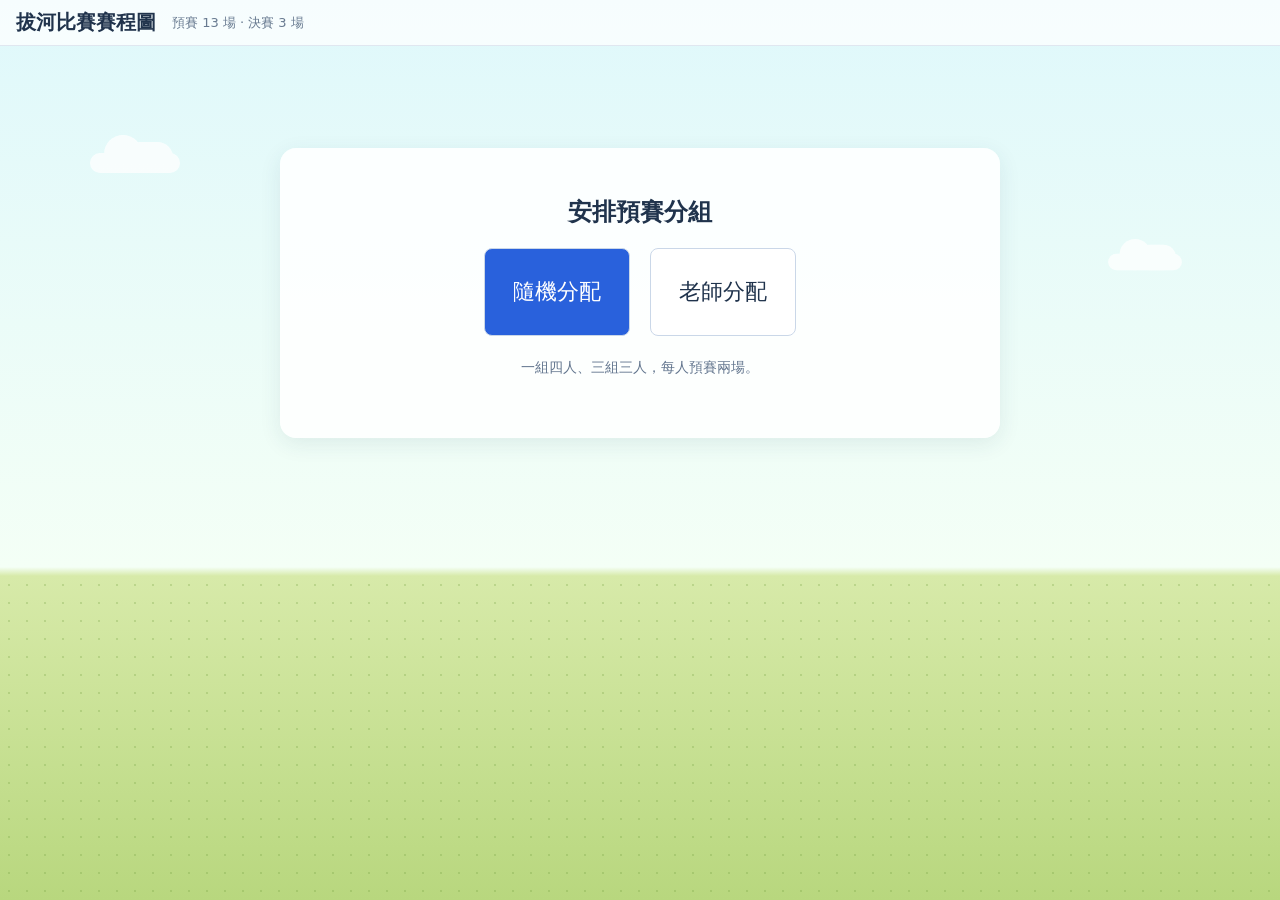
==== bracket/index.html @ 1525c1c3 "" ====
<!doctype html><html lang="zh-Hant"><head><meta charset="utf-8"><meta name="viewport" content="width=device-width,initial-scale=1"><title>拔河比賽賽程圖</title><link rel="stylesheet" href="style.css"><link rel="stylesheet" href="champion.css"><link rel="stylesheet" href="field.css"></head><body><div class="field-scenery" aria-hidden="true"><i></i><i></i></div><header><h1>拔河比賽賽程圖</h1><span>預賽 13 場 · 決賽 3 場</span><button id="reset">重新分配</button></header><main id="app"></main><div id="notice" role="status" aria-live="polite"></div><script src="engine.js"></script><script src="champion.js"></script><script src="app.js"></script></body></html>
---- bracket/style.css ----
*{box-sizing:border-box}body{margin:0;background:#fff;color:#20334c;font:16px "Microsoft JhengHei",system-ui,sans-serif}header{display:flex;align-items:center;gap:16px;padding:9px 16px;border-bottom:1px solid #e0e7f0}h1{font-size:20px;margin:0;white-space:nowrap}header>span{font-size:13px;color:#687a90}button{font:inherit;cursor:pointer;background:white;color:inherit;border:1px solid #cad7e8;border-radius:8px;padding:7px 12px}button:hover:not(:disabled){background:#eef4ff;border-color:#2961dc}button:focus-visible{outline:3px solid #eaa52f;outline-offset:2px}button:disabled{cursor:default}.primary{background:#2961dc;color:white}#reset{margin-left:auto;font-size:14px}main{padding:12px 16px}.home{max-width:720px;margin:10vh auto;text-align:center}.choices{display:flex;justify-content:center;gap:20px}.choices button{font-size:22px;padding:28px}.hint{font-size:14px;color:#63768e;line-height:1.6;margin:0 0 12px}.actions{display:flex;gap:10px;margin:12px 0}.pool{display:flex;flex-wrap:wrap;gap:8px;padding:10px;background:#f4f7fb;margin-bottom:12px;min-height:90px}.person{width:72px;padding:4px}.person img{width:60px;height:60px;object-fit:contain;display:block;pointer-events:none}.person span{font-size:13px}.selected{outline:3px solid #2961dc}.groups{display:grid;grid-template-columns:repeat(4,minmax(0,1fr));gap:16px}.group{min-width:0;border:1px solid #e0e7f0;border-radius:12px;padding:10px 8px}.group h2{font-size:18px;margin:0 0 4px}.group h2 span{font-size:12px;font-weight:400;color:#728297;margin-left:8px}.shape{position:relative;width:320px;height:290px;margin:0 auto}.shape svg{position:absolute;width:320px;height:290px;inset:0;pointer-events:none}.vertex{position:absolute;width:78px;min-height:87px;transform:translate(-50%,-40%);padding:3px;border:1px solid #d6e0ee;background:white;border-radius:10px;text-align:center;font-size:13px}.vertex img{width:61px;height:61px;object-fit:contain;display:block;margin:auto;pointer-events:none}.vertex .stat{display:block;font-size:12px;color:#698095}.vertex.pick{border:2px solid #2961dc;background:#edf4ff}.vertex.qualified{border:2px solid #c59625;background:#fff8dc}.vertex:disabled{opacity:1}.vertex.over{background:#dbeaff;border-color:#2961dc}.edge{position:absolute;transform:translate(-50%,-50%);font-size:12px;padding:5px 6px;background:white;border:1px solid #c6d6ec;white-space:nowrap}.edge.active{background:#2961dc;color:white}.edge.done{background:#e8f3ed;border-color:#c1dfd0;color:#246e4a}.group-status{font-size:13px;line-height:1.6;min-height:42px;color:#5b718d;padding:0 5px}.group-status.tie{color:#a56c0d}.final-section{margin-top:18px;border-top:1px solid #e0e7ef;padding-top:12px}.final-section h2{font-size:18px;margin:0}.final-section>.hint{margin:5px 0}.final-sizer{margin:auto;position:relative;overflow:clip}.final-board{position:relative;width:720px;height:400px;transform-origin:top left}.final-board svg{position:absolute;inset:0;width:720px;height:400px}.final-node{position:absolute;width:92px;transform:translate(-50%,-50%);text-align:center}.final-node button{padding:3px;width:86px;min-height:79px;background:white}.final-node button.ready{border:2px solid #2961dc;background:#f1f6ff}.final-node button.won{background:#e5f3ec;border-color:#7cb99b}.final-node button.lost{color:#8796a7}.final-node img{display:block;width:57px;height:57px;object-fit:contain;margin:auto;pointer-events:none}.final-node span{font-size:12px;display:block}.final-node>small{display:block;font-size:12px;color:#71829a;margin-top:3px}.final-node.champ button{background:#fff7da;border-color:#c9a334}.placeholder{line-height:65px;color:#95a2b5;font-size:13px}.fly{position:fixed;width:58px;height:58px;object-fit:contain;pointer-events:none;z-index:10}#notice{display:none;position:fixed;bottom:18px;left:50%;transform:translateX(-50%);background:#20334c;color:#fff;padding:8px 16px;border-radius:20px;z-index:30;font-size:14px}@media(max-width:1430px){.groups{grid-template-columns:repeat(2,minmax(330px,1fr))}}@media(max-width:720px){header{flex-wrap:wrap;gap:8px}header>span{font-size:12px}.groups{grid-template-columns:minmax(0,1fr)}main{padding:10px}.group{padding:10px 0}.choices{gap:10px}.choices button{padding:20px}.shape{max-width:100%}}
.edge.done.active{background:#2961dc;color:white;border-color:#2961dc}.edge{font-size:11px;padding:5px 4px}.final-node button.lost.ready{color:#62738b}
/* 姓名較長時，勝者另起一行，避免擋住兩側大頭。 */
.edge.done{min-width:65px;max-width:100px;white-space:normal;line-height:1.35}.winner-label{display:block;font-size:12px}.vertex>span:not(.stat),.final-node button>span{white-space:nowrap}
/* 長按改名；即使尚未可比賽，頭像仍接受長按。 */
img[data-portrait]{pointer-events:auto!important;user-select:none;-webkit-user-select:none;-webkit-touch-callout:none;touch-action:manipulation}
img[data-portrait].holding{animation:hold-feedback 2s linear forwards}
@keyframes hold-feedback{from{filter:drop-shadow(0 0 0 #2961dc)}to{filter:drop-shadow(0 0 7px #2961dc)}}
button[aria-disabled="true"]{cursor:default}
.rename-dialog{border:1px solid #c9d8ec;border-radius:14px;padding:24px;color:#20334c;width:min(400px,90vw)}
.rename-dialog::backdrop{background:#20334c66}.rename-dialog h2{font-size:20px;margin:0 0 18px}.rename-dialog label{display:block;margin-bottom:6px}.rename-dialog input{font:inherit;padding:10px;border:1px solid #aebfd7;border-radius:7px;width:100%;margin-bottom:12px}.rename-actions{display:flex;gap:8px;justify-content:flex-end}
.vertex>span:not(.stat),.final-node button>span{display:block;max-width:100%;overflow:hidden;text-overflow:ellipsis}.person span{display:block;overflow:hidden;text-overflow:ellipsis;white-space:nowrap}.edge.done{overflow-wrap:anywhere}
@media(prefers-reduced-motion:reduce){img[data-portrait].holding{animation:none;outline:2px solid #2961dc}}
---- bracket/champion.css ----
.champion-show {
  position: fixed; inset: 0; margin: 0; box-sizing: border-box;
  width: 100%; height: 100%; max-width: none; max-height: none;
  overflow: hidden; padding: 0; border: 0; color: white;
  background: radial-gradient(ellipse at center, #70328a, #281348 54%, #100d31);
}
.champion-show[open] { display: grid; place-items: center; }
.champion-show::backdrop { background: #100d31; }
.champion-show .rays {
  position: absolute; width: 170vmax; height: 170vmax; place-self: center;
  background: repeating-conic-gradient(from 3deg, transparent 0 12deg, #ffc76926 13deg 20deg);
  animation: champion-spin 36s linear infinite;
}
.champion-show .confetti { position: absolute; inset: 0; overflow: hidden; }
.confetti i { position: absolute; top: -4vh; width: .7rem; height: 1.25rem; animation: champion-rain 3s linear infinite; }
.champion-show .podium { position: relative; display: grid; justify-items: center; gap: 1.2vmin; text-align: center; width: 92%; animation: champion-rise .55s ease-out both; }
.podium b { font-size: 9vmin; line-height: 1.1; }
.podium h2 { color: #ffdd80; font-size: clamp(28px, 7vmin, 85px); margin: 0; letter-spacing: .18em; text-indent: .18em; }
.champion-portrait { box-sizing: border-box; width: 29vmin; height: 29vmin; object-fit: contain; background: #fff8db; border: .8vmin solid #ffe399; border-radius: 50%; box-shadow: 0 0 6vmin #ffce568c; }
.podium strong { font-size: clamp(24px, 8vmin, 110px); line-height: 1.15; overflow-wrap: anywhere; max-width: 100%; text-shadow: 0 .06em #591d6a; }
@keyframes champion-spin { to { transform: rotate(360deg); } }
@keyframes champion-rain { to { transform: translate(4vw,110vh) rotateX(480deg) rotateZ(260deg); } }
@keyframes champion-rise { from { transform: scale(.55); opacity: 0; } }
@media (prefers-reduced-motion: reduce) {
  .champion-show .rays, .champion-show .podium { animation: none; }
  .champion-show .confetti { display: none; }
}

.champion-pair { position: relative; display: grid; }
.cheering-sprout {
  position: absolute; bottom: 0; left: calc(100% + 5vmin);
  width: 20vmin; height: 24vmin; object-fit: contain;
  filter: drop-shadow(0 1vmin 1vmin #150b4280);
  transform-origin: center bottom;
  animation: sprout-cheer .48s ease-in-out infinite alternate;
}
@keyframes sprout-cheer {
  0% { transform: rotate(-8deg) scale(1.05,.95); }
  50% { transform: translateY(-3vmin) rotate(0) scale(.98,1.04); }
  100% { transform: rotate(8deg) scale(1.05,.95); }
}
@media (prefers-reduced-motion: reduce) {
  .cheering-sprout { animation: none; }
}
---- bracket/field.css ----
body {
  min-height: 100vh;
  isolation: isolate;
  background: #e6f8f7;
}

.field-scenery {
  position: fixed;
  inset: 0;
  z-index: -1;
  overflow: hidden;
  pointer-events: none;
  background: linear-gradient(180deg, #dff8fb, #f4fff6 63%, #d7eaa9 64%, #b8d77e);
}

.field-scenery::after {
  content: "";
  position: absolute;
  inset: 64% 0 0;
  background: radial-gradient(circle, #6f9d3c44 1.4px, transparent 1.5px) 0 0 / 18px 18px;
}

.field-scenery i, .field-scenery i::before, .field-scenery i::after {
  position: absolute;
  border-radius: 999px;
  background: #fff;
}

.field-scenery i { width: 90px; height: 20px; left: 7%; top: 17%; opacity: .76; }
.field-scenery i::before { content: ""; width: 38px; height: 38px; left: 14px; bottom: 0; }
.field-scenery i::after { content: ""; width: 48px; height: 31px; right: 7px; bottom: 0; }
.field-scenery i + i { left: auto; right: 7%; top: 28%; transform: scale(.82); }

header { background: #ffffffb8; }
.home, .group, .pool, .final-section {
  background: rgba(255,255,255,.87);
  border-radius: 16px;
  box-shadow: 0 6px 22px rgba(31,70,89,.09);
}
.home { padding: clamp(20px, 4vw, 48px); }
.home h2 { margin-top: 0; }
.final-section { padding-bottom: 12px; }
.final-section > h2, .final-section > .hint { margin-inline: 12px; }
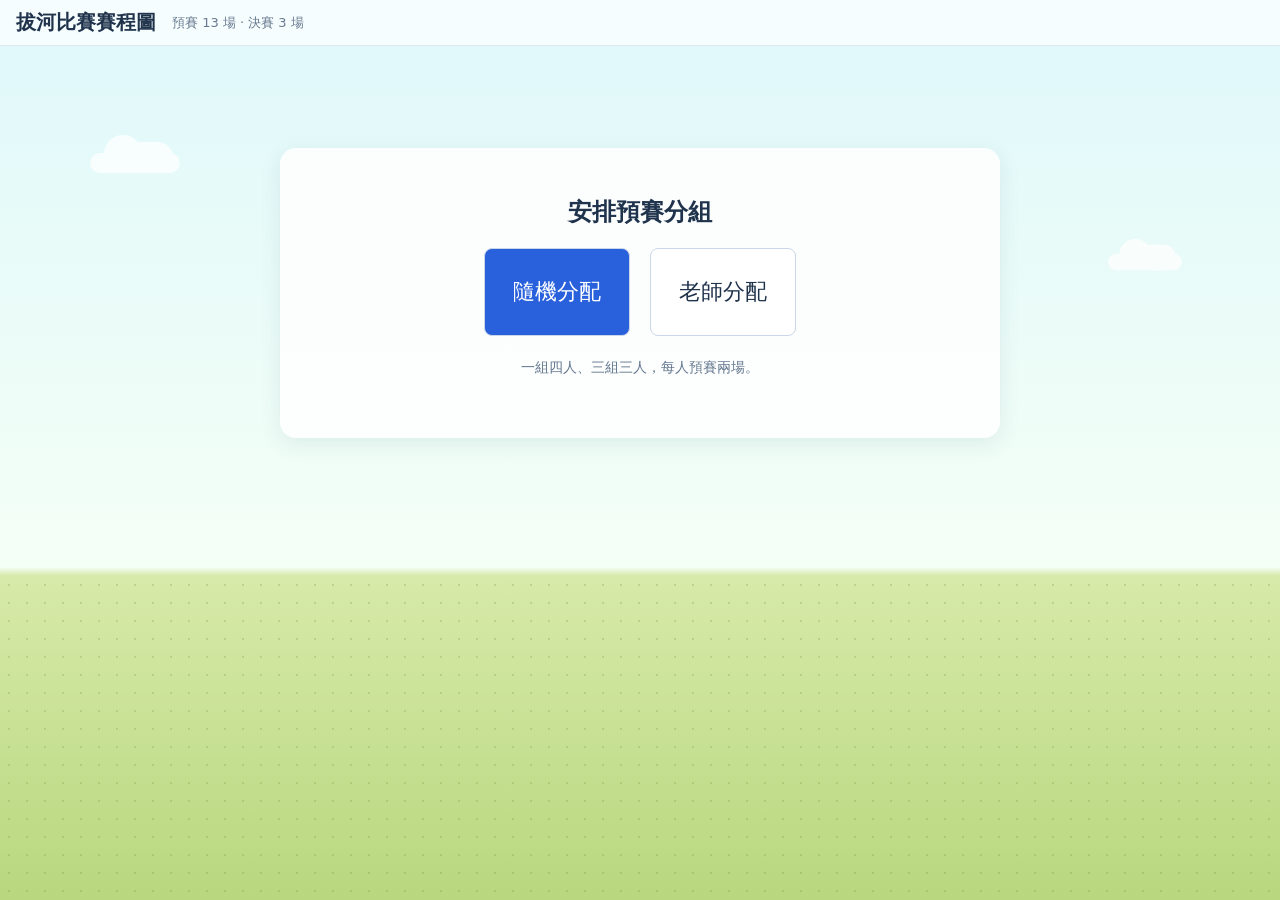
==== commit 00011b21: "" ====
--- a/bracket/index.html
+++ b/bracket/index.html
@@ -1 +1 @@
-<!doctype html><html lang="zh-Hant"><head><meta charset="utf-8"><meta name="viewport" content="width=device-width,initial-scale=1"><title>拔河比賽賽程圖</title><link rel="stylesheet" href="style.css"><link rel="stylesheet" href="champion.css"><link rel="stylesheet" href="field.css"></head><body><div class="field-scenery" aria-hidden="true"><i></i><i></i></div><header><h1>拔河比賽賽程圖</h1><span>預賽 13 場 · 決賽 3 場</span><button id="reset">重新分配</button></header><main id="app"></main><div id="notice" role="status" aria-live="polite"></div><script src="engine.js"></script><script src="champion.js"></script><script src="app.js"></script></body></html>
+<!doctype html><html lang="zh-Hant"><head><meta charset="utf-8"><meta name="viewport" content="width=device-width,initial-scale=1"><title>拔河比賽賽程圖</title><link rel="stylesheet" href="style.css"><link rel="stylesheet" href="champion.css"><link rel="stylesheet" href="field.css"><link rel="stylesheet" href="../landscape.css"><script src="../landscape.js"></script></head><body><div id="play-area"><div class="field-scenery" aria-hidden="true"><i></i><i></i></div><div id="play-scroll"><header><h1>拔河比賽賽程圖</h1><span>預賽 13 場 · 決賽 3 場</span><button id="reset">重新分配</button></header><main id="app"></main></div><div id="notice" role="status" aria-live="polite"></div></div><script src="engine.js"></script><script src="champion.js"></script><script src="app.js"></script></body></html>
--- a/bracket/style.css
+++ b/bracket/style.css
@@ -1,4 +1,4 @@
-*{box-sizing:border-box}body{margin:0;background:#fff;color:#20334c;font:16px "Microsoft JhengHei",system-ui,sans-serif}header{display:flex;align-items:center;gap:16px;padding:9px 16px;border-bottom:1px solid #e0e7f0}h1{font-size:20px;margin:0;white-space:nowrap}header>span{font-size:13px;color:#687a90}button{font:inherit;cursor:pointer;background:white;color:inherit;border:1px solid #cad7e8;border-radius:8px;padding:7px 12px}button:hover:not(:disabled){background:#eef4ff;border-color:#2961dc}button:focus-visible{outline:3px solid #eaa52f;outline-offset:2px}button:disabled{cursor:default}.primary{background:#2961dc;color:white}#reset{margin-left:auto;font-size:14px}main{padding:12px 16px}.home{max-width:720px;margin:10vh auto;text-align:center}.choices{display:flex;justify-content:center;gap:20px}.choices button{font-size:22px;padding:28px}.hint{font-size:14px;color:#63768e;line-height:1.6;margin:0 0 12px}.actions{display:flex;gap:10px;margin:12px 0}.pool{display:flex;flex-wrap:wrap;gap:8px;padding:10px;background:#f4f7fb;margin-bottom:12px;min-height:90px}.person{width:72px;padding:4px}.person img{width:60px;height:60px;object-fit:contain;display:block;pointer-events:none}.person span{font-size:13px}.selected{outline:3px solid #2961dc}.groups{display:grid;grid-template-columns:repeat(4,minmax(0,1fr));gap:16px}.group{min-width:0;border:1px solid #e0e7f0;border-radius:12px;padding:10px 8px}.group h2{font-size:18px;margin:0 0 4px}.group h2 span{font-size:12px;font-weight:400;color:#728297;margin-left:8px}.shape{position:relative;width:320px;height:290px;margin:0 auto}.shape svg{position:absolute;width:320px;height:290px;inset:0;pointer-events:none}.vertex{position:absolute;width:78px;min-height:87px;transform:translate(-50%,-40%);padding:3px;border:1px solid #d6e0ee;background:white;border-radius:10px;text-align:center;font-size:13px}.vertex img{width:61px;height:61px;object-fit:contain;display:block;margin:auto;pointer-events:none}.vertex .stat{display:block;font-size:12px;color:#698095}.vertex.pick{border:2px solid #2961dc;background:#edf4ff}.vertex.qualified{border:2px solid #c59625;background:#fff8dc}.vertex:disabled{opacity:1}.vertex.over{background:#dbeaff;border-color:#2961dc}.edge{position:absolute;transform:translate(-50%,-50%);font-size:12px;padding:5px 6px;background:white;border:1px solid #c6d6ec;white-space:nowrap}.edge.active{background:#2961dc;color:white}.edge.done{background:#e8f3ed;border-color:#c1dfd0;color:#246e4a}.group-status{font-size:13px;line-height:1.6;min-height:42px;color:#5b718d;padding:0 5px}.group-status.tie{color:#a56c0d}.final-section{margin-top:18px;border-top:1px solid #e0e7ef;padding-top:12px}.final-section h2{font-size:18px;margin:0}.final-section>.hint{margin:5px 0}.final-sizer{margin:auto;position:relative;overflow:clip}.final-board{position:relative;width:720px;height:400px;transform-origin:top left}.final-board svg{position:absolute;inset:0;width:720px;height:400px}.final-node{position:absolute;width:92px;transform:translate(-50%,-50%);text-align:center}.final-node button{padding:3px;width:86px;min-height:79px;background:white}.final-node button.ready{border:2px solid #2961dc;background:#f1f6ff}.final-node button.won{background:#e5f3ec;border-color:#7cb99b}.final-node button.lost{color:#8796a7}.final-node img{display:block;width:57px;height:57px;object-fit:contain;margin:auto;pointer-events:none}.final-node span{font-size:12px;display:block}.final-node>small{display:block;font-size:12px;color:#71829a;margin-top:3px}.final-node.champ button{background:#fff7da;border-color:#c9a334}.placeholder{line-height:65px;color:#95a2b5;font-size:13px}.fly{position:fixed;width:58px;height:58px;object-fit:contain;pointer-events:none;z-index:10}#notice{display:none;position:fixed;bottom:18px;left:50%;transform:translateX(-50%);background:#20334c;color:#fff;padding:8px 16px;border-radius:20px;z-index:30;font-size:14px}@media(max-width:1430px){.groups{grid-template-columns:repeat(2,minmax(330px,1fr))}}@media(max-width:720px){header{flex-wrap:wrap;gap:8px}header>span{font-size:12px}.groups{grid-template-columns:minmax(0,1fr)}main{padding:10px}.group{padding:10px 0}.choices{gap:10px}.choices button{padding:20px}.shape{max-width:100%}}
+*{box-sizing:border-box}body{margin:0;background:#fff;color:#20334c;font:16px "Microsoft JhengHei",system-ui,sans-serif}header{display:flex;align-items:center;gap:16px;padding:9px 16px;border-bottom:1px solid #e0e7f0}h1{font-size:20px;margin:0;white-space:nowrap}header>span{font-size:13px;color:#687a90}button{font:inherit;cursor:pointer;background:white;color:inherit;border:1px solid #cad7e8;border-radius:8px;padding:7px 12px}button:hover:not(:disabled){background:#eef4ff;border-color:#2961dc}button:focus-visible{outline:3px solid #eaa52f;outline-offset:2px}button:disabled{cursor:default}.primary{background:#2961dc;color:white}#reset{margin-left:auto;font-size:14px}main{padding:12px 16px}.home{max-width:720px;margin:calc(10 * var(--game-vh)) auto;text-align:center}.choices{display:flex;justify-content:center;gap:20px}.choices button{font-size:22px;padding:28px}.hint{font-size:14px;color:#63768e;line-height:1.6;margin:0 0 12px}.actions{display:flex;gap:10px;margin:12px 0}.pool{display:flex;flex-wrap:wrap;gap:8px;padding:10px;background:#f4f7fb;margin-bottom:12px;min-height:90px}.person{width:72px;padding:4px}.person img{width:60px;height:60px;object-fit:contain;display:block;pointer-events:none}.person span{font-size:13px}.selected{outline:3px solid #2961dc}.groups{display:grid;grid-template-columns:repeat(4,minmax(0,1fr));gap:16px}.group{min-width:0;border:1px solid #e0e7f0;border-radius:12px;padding:10px 8px}.group h2{font-size:18px;margin:0 0 4px}.group h2 span{font-size:12px;font-weight:400;color:#728297;margin-left:8px}.shape{position:relative;width:320px;height:290px;margin:0 auto}.shape svg{position:absolute;width:320px;height:290px;inset:0;pointer-events:none}.vertex{position:absolute;width:78px;min-height:87px;transform:translate(-50%,-40%);padding:3px;border:1px solid #d6e0ee;background:white;border-radius:10px;text-align:center;font-size:13px}.vertex img{width:61px;height:61px;object-fit:contain;display:block;margin:auto;pointer-events:none}.vertex .stat{display:block;font-size:12px;color:#698095}.vertex.pick{border:2px solid #2961dc;background:#edf4ff}.vertex.qualified{border:2px solid #c59625;background:#fff8dc}.vertex:disabled{opacity:1}.vertex.over{background:#dbeaff;border-color:#2961dc}.edge{position:absolute;transform:translate(-50%,-50%);font-size:12px;padding:5px 6px;background:white;border:1px solid #c6d6ec;white-space:nowrap}.edge.active{background:#2961dc;color:white}.edge.done{background:#e8f3ed;border-color:#c1dfd0;color:#246e4a}.group-status{font-size:13px;line-height:1.6;min-height:42px;color:#5b718d;padding:0 5px}.group-status.tie{color:#a56c0d}.final-section{margin-top:18px;border-top:1px solid #e0e7ef;padding-top:12px}.final-section h2{font-size:18px;margin:0}.final-section>.hint{margin:5px 0}.final-sizer{margin:auto;position:relative;overflow:clip}.final-board{position:relative;width:720px;height:400px;transform-origin:top left}.final-board svg{position:absolute;inset:0;width:720px;height:400px}.final-node{position:absolute;width:92px;transform:translate(-50%,-50%);text-align:center}.final-node button{padding:3px;width:86px;min-height:79px;background:white}.final-node button.ready{border:2px solid #2961dc;background:#f1f6ff}.final-node button.won{background:#e5f3ec;border-color:#7cb99b}.final-node button.lost{color:#8796a7}.final-node img{display:block;width:57px;height:57px;object-fit:contain;margin:auto;pointer-events:none}.final-node span{font-size:12px;display:block}.final-node>small{display:block;font-size:12px;color:#71829a;margin-top:3px}.final-node.champ button{background:#fff7da;border-color:#c9a334}.placeholder{line-height:65px;color:#95a2b5;font-size:13px}.fly{position:fixed;width:58px;height:58px;object-fit:contain;pointer-events:none;z-index:10}#notice{display:none;position:fixed;bottom:18px;left:50%;transform:translateX(-50%);background:#20334c;color:#fff;padding:8px 16px;border-radius:20px;z-index:30;font-size:14px}@container play-area (max-width:1430px){.groups{grid-template-columns:repeat(2,minmax(330px,1fr))}}@container play-area (max-width:720px){header{flex-wrap:wrap;gap:8px}header>span{font-size:12px}.groups{grid-template-columns:minmax(0,1fr)}main{padding:10px}.group{padding:10px 0}.choices{gap:10px}.choices button{padding:20px}.shape{max-width:100%}}
 .edge.done.active{background:#2961dc;color:white;border-color:#2961dc}.edge{font-size:11px;padding:5px 4px}.final-node button.lost.ready{color:#62738b}
 /* 姓名較長時，勝者另起一行，避免擋住兩側大頭。 */
 .edge.done{min-width:65px;max-width:100px;white-space:normal;line-height:1.35}.winner-label{display:block;font-size:12px}.vertex>span:not(.stat),.final-node button>span{white-space:nowrap}
@@ -7,7 +7,7 @@
 img[data-portrait].holding{animation:hold-feedback 2s linear forwards}
 @keyframes hold-feedback{from{filter:drop-shadow(0 0 0 #2961dc)}to{filter:drop-shadow(0 0 7px #2961dc)}}
 button[aria-disabled="true"]{cursor:default}
-.rename-dialog{border:1px solid #c9d8ec;border-radius:14px;padding:24px;color:#20334c;width:min(400px,90vw)}
+.rename-dialog{border:1px solid #c9d8ec;border-radius:14px;padding:24px;color:#20334c;width:min(400px,calc(90 * var(--game-vw)))}
 .rename-dialog::backdrop{background:#20334c66}.rename-dialog h2{font-size:20px;margin:0 0 18px}.rename-dialog label{display:block;margin-bottom:6px}.rename-dialog input{font:inherit;padding:10px;border:1px solid #aebfd7;border-radius:7px;width:100%;margin-bottom:12px}.rename-actions{display:flex;gap:8px;justify-content:flex-end}
 .vertex>span:not(.stat),.final-node button>span{display:block;max-width:100%;overflow:hidden;text-overflow:ellipsis}.person span{display:block;overflow:hidden;text-overflow:ellipsis;white-space:nowrap}.edge.done{overflow-wrap:anywhere}
 @media(prefers-reduced-motion:reduce){img[data-portrait].holding{animation:none;outline:2px solid #2961dc}}
--- a/bracket/champion.css
+++ b/bracket/champion.css
@@ -12,14 +12,14 @@
   animation: champion-spin 36s linear infinite;
 }
 .champion-show .confetti { position: absolute; inset: 0; overflow: hidden; }
-.confetti i { position: absolute; top: -4vh; width: .7rem; height: 1.25rem; animation: champion-rain 3s linear infinite; }
+.confetti i { position: absolute; top: calc(-4 * var(--game-vh)); width: .7rem; height: 1.25rem; animation: champion-rain 3s linear infinite; }
 .champion-show .podium { position: relative; display: grid; justify-items: center; gap: 1.2vmin; text-align: center; width: 92%; animation: champion-rise .55s ease-out both; }
 .podium b { font-size: 9vmin; line-height: 1.1; }
 .podium h2 { color: #ffdd80; font-size: clamp(28px, 7vmin, 85px); margin: 0; letter-spacing: .18em; text-indent: .18em; }
 .champion-portrait { box-sizing: border-box; width: 29vmin; height: 29vmin; object-fit: contain; background: #fff8db; border: .8vmin solid #ffe399; border-radius: 50%; box-shadow: 0 0 6vmin #ffce568c; }
 .podium strong { font-size: clamp(24px, 8vmin, 110px); line-height: 1.15; overflow-wrap: anywhere; max-width: 100%; text-shadow: 0 .06em #591d6a; }
 @keyframes champion-spin { to { transform: rotate(360deg); } }
-@keyframes champion-rain { to { transform: translate(4vw,110vh) rotateX(480deg) rotateZ(260deg); } }
+@keyframes champion-rain { to { transform: translate(calc(4 * var(--game-vw)),calc(110 * var(--game-vh))) rotateX(480deg) rotateZ(260deg); } }
 @keyframes champion-rise { from { transform: scale(.55); opacity: 0; } }
 @media (prefers-reduced-motion: reduce) {
   .champion-show .rays, .champion-show .podium { animation: none; }
--- a/bracket/field.css
+++ b/bracket/field.css
@@ -1,5 +1,5 @@
 body {
-  min-height: 100vh;
+  min-height: calc(100 * var(--game-vh));
   isolation: isolate;
   background: #e6f8f7;
 }
@@ -37,7 +37,7 @@
   border-radius: 16px;
   box-shadow: 0 6px 22px rgba(31,70,89,.09);
 }
-.home { padding: clamp(20px, 4vw, 48px); }
+.home { padding: clamp(20px, calc(4 * var(--game-vw)), 48px); }
 .home h2 { margin-top: 0; }
 .final-section { padding-bottom: 12px; }
 .final-section > h2, .final-section > .hint { margin-inline: 12px; }
--- a/landscape.css
+++ b/landscape.css
@@ -0,0 +1,47 @@
+:root {
+  --game-vw: 1vw;
+  --game-vh: 1vh;
+}
+html, body { height: 100%; }
+
+#play-area {
+  position: relative;
+  width: 100%;
+  height: 100%;
+  container: play-area / size;
+  isolation: isolate;
+}
+#play-scroll {
+  height: 100%;
+  overflow: auto;
+}
+#play-area .modal-backdrop {
+  overflow: auto;
+  place-items: safe center;
+}
+
+@media (orientation: portrait) and (any-pointer: coarse) {
+  /* Small viewport units keep the rotated area steady when browser bars move. */
+  :root {
+    --game-vw: 1svh;
+    --game-vh: 1svw;
+    overflow: hidden;
+  }
+  #play-area, .champion-show {
+    position: fixed;
+    inset: 0 auto auto 100svw;
+    width: 100svh;
+    height: 100svw;
+    transform: rotate(90deg);
+    transform-origin: top left;
+  }
+  .rename-dialog {
+    position: fixed;
+    inset: 50% auto auto 50%;
+    width: min(400px, 90svh);
+    max-width: none;
+    max-height: 90svw;
+    margin: 0;
+    transform: translate(-50%, -50%) rotate(90deg);
+  }
+}
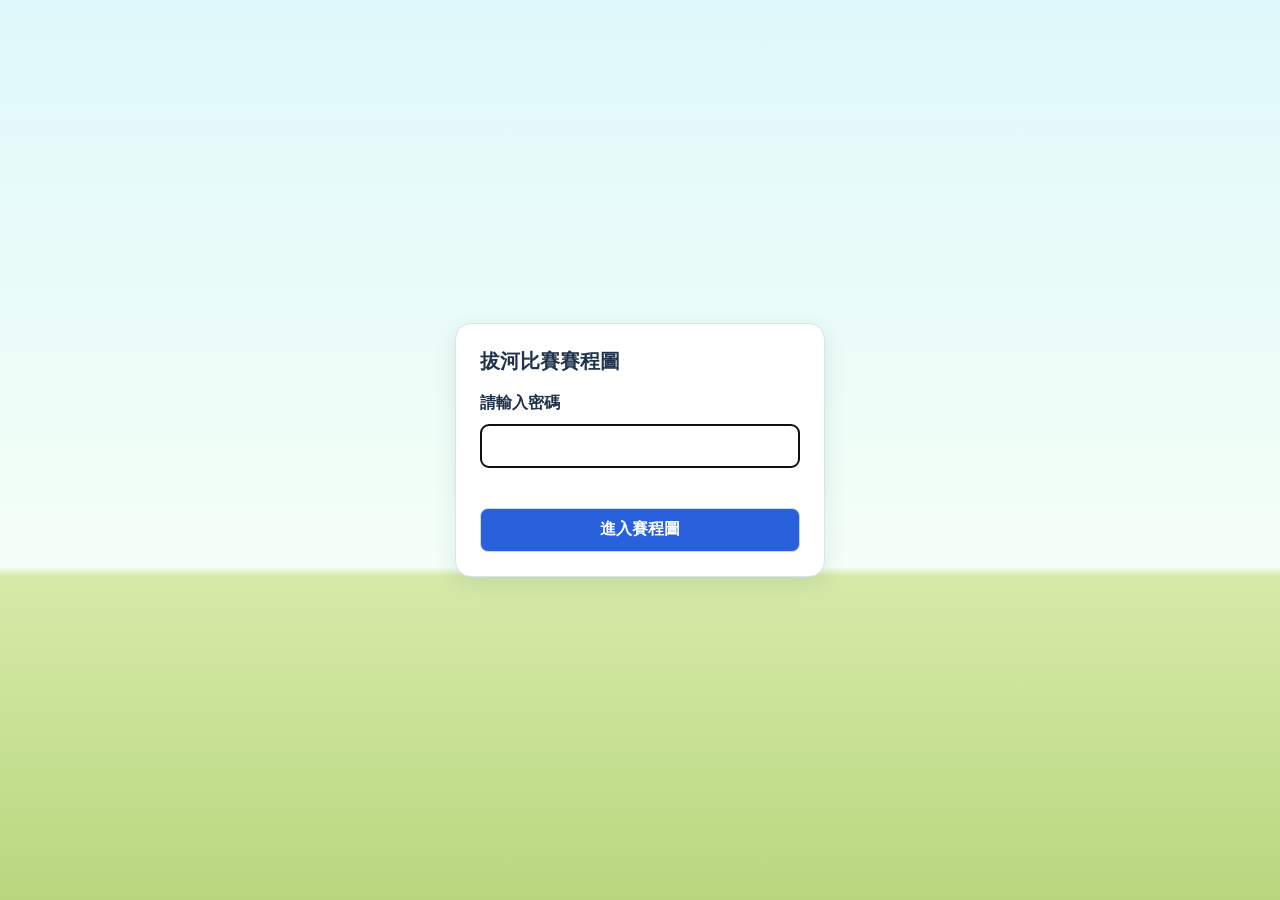
==== commit b67a9b56: "" ====
--- a/bracket/index.html
+++ b/bracket/index.html
@@ -1 +1,19 @@
-<!doctype html><html lang="zh-Hant"><head><meta charset="utf-8"><meta name="viewport" content="width=device-width,initial-scale=1"><title>拔河比賽賽程圖</title><link rel="stylesheet" href="style.css"><link rel="stylesheet" href="champion.css"><link rel="stylesheet" href="field.css"><link rel="stylesheet" href="../landscape.css"><script src="../landscape.js"></script></head><body><div id="play-area"><div class="field-scenery" aria-hidden="true"><i></i><i></i></div><div id="play-scroll"><header><h1>拔河比賽賽程圖</h1><span>預賽 13 場 · 決賽 3 場</span><button id="reset">重新分配</button></header><main id="app"></main></div><div id="notice" role="status" aria-live="polite"></div></div><script src="engine.js"></script><script src="champion.js"></script><script src="app.js"></script></body></html>
+<!doctype html><html lang="zh-Hant"><head><meta charset="utf-8"><meta name="viewport" content="width=device-width,initial-scale=1"><title>拔河比賽賽程圖</title><link rel="stylesheet" href="style.css"><link rel="stylesheet" href="champion.css"><link rel="stylesheet" href="field.css"><link rel="stylesheet" href="../landscape.css"><link rel="stylesheet" href="portrait.css"></head><body>
+<section class="schedule-access" aria-labelledby="schedule-access-title">
+  <form id="schedule-password-form">
+    <h1 id="schedule-access-title">拔河比賽賽程圖</h1>
+    <label for="schedule-password">請輸入密碼</label>
+    <input id="schedule-password" name="password" type="password" required autofocus autocapitalize="none" autocomplete="off" spellcheck="false" aria-describedby="schedule-password-error">
+    <p id="schedule-password-error" role="alert"></p>
+    <button type="submit" class="primary">進入賽程圖</button>
+  </form>
+</section>
+<div id="play-area" inert><div class="field-scenery" aria-hidden="true"><i></i><i></i></div><div id="play-scroll"><div class="bracket-toolbar"><header><h1>拔河比賽賽程圖</h1><span>預賽 13 場 · 決賽 3 場</span><button id="reset">重新分配</button></header>
+<nav class="bracket-tabs" aria-label="切換賽程組別" hidden>
+  <button type="button" data-section="A" aria-pressed="true">A 組</button>
+  <button type="button" data-section="B" aria-pressed="false">B 組</button>
+  <button type="button" data-section="C" aria-pressed="false">C 組</button>
+  <button type="button" data-section="D" aria-pressed="false">D 組</button>
+  <button type="button" data-section="final" aria-pressed="false">決賽</button>
+</nav>
+</div><main id="app"></main></div><div id="notice" role="status" aria-live="polite"></div></div><script src="engine.js"></script><script src="champion.js"></script><script src="app.js"></script></body></html>
--- a/bracket/style.css
+++ b/bracket/style.css
@@ -12,3 +12,38 @@
 .vertex>span:not(.stat),.final-node button>span{display:block;max-width:100%;overflow:hidden;text-overflow:ellipsis}.person span{display:block;overflow:hidden;text-overflow:ellipsis;white-space:nowrap}.edge.done{overflow-wrap:anywhere}
 @media(prefers-reduced-motion:reduce){img[data-portrait].holding{animation:none;outline:2px solid #2961dc}}
 
+
+#play-area[inert] { visibility: hidden; }
+.schedule-access {
+  position: fixed;
+  inset: 0;
+  z-index: 5;
+  display: grid;
+  place-items: safe center;
+  overflow: auto;
+  padding: 16px;
+  background: linear-gradient(#dff8fb, #f4fff6 63%, #d7eaa9 64%, #b8d77e);
+}
+#schedule-password-form {
+  width: min(100%, 370px);
+  display: grid;
+  gap: 10px;
+  padding: 24px;
+  border: 1px solid #d6e5ea;
+  border-radius: 16px;
+  background: #fff;
+  box-shadow: 0 6px 22px rgba(31,70,89,.12);
+}
+#schedule-access-title { margin-bottom: 8px; white-space: normal; }
+#schedule-password-form label { font-weight: 700; }
+#schedule-password {
+  min-width: 0;
+  min-height: 44px;
+  border: 1px solid #aebfd7;
+  border-radius: 8px;
+  padding: 8px 10px;
+  font: inherit;
+}
+#schedule-password[aria-invalid="true"] { border-color: #ae293b; }
+#schedule-password-error { min-height: 1.35em; margin: 0; color: #ae293b; font-size: .9rem; }
+#schedule-password-form button { min-height: 44px; font-weight: 700; }
--- a/landscape.css
+++ b/landscape.css
@@ -19,29 +19,3 @@
   overflow: auto;
   place-items: safe center;
 }
-
-@media (orientation: portrait) and (any-pointer: coarse) {
-  /* Small viewport units keep the rotated area steady when browser bars move. */
-  :root {
-    --game-vw: 1svh;
-    --game-vh: 1svw;
-    overflow: hidden;
-  }
-  #play-area, .champion-show {
-    position: fixed;
-    inset: 0 auto auto 100svw;
-    width: 100svh;
-    height: 100svw;
-    transform: rotate(90deg);
-    transform-origin: top left;
-  }
-  .rename-dialog {
-    position: fixed;
-    inset: 50% auto auto 50%;
-    width: min(400px, 90svh);
-    max-width: none;
-    max-height: 90svw;
-    margin: 0;
-    transform: translate(-50%, -50%) rotate(90deg);
-  }
-}
--- a/bracket/portrait.css
+++ b/bracket/portrait.css
@@ -0,0 +1,82 @@
+.bracket-toolbar { display: contents; }
+.bracket-tabs { display: none; }
+
+@media (orientation: portrait) and (any-pointer: coarse) {
+  .bracket-toolbar {
+    display: block;
+    position: sticky;
+    top: 0;
+    z-index: 4;
+    background: #f8fcff;
+  }
+  .bracket-toolbar header { padding: 8px 10px; gap: 6px 10px; }
+  .bracket-toolbar #reset { min-height: 40px; }
+  .bracket-tabs:not([hidden]) {
+    display: flex;
+    gap: 5px;
+    padding: 7px 9px;
+    border-bottom: 1px solid #dce7ef;
+  }
+  .bracket-tabs button {
+    flex: 1;
+    min-width: 0;
+    min-height: 44px;
+    padding: 4px;
+    font-weight: 800;
+    white-space: nowrap;
+  }
+  .bracket-tabs button[aria-pressed="true"] {
+    background: #2961dc;
+    border-color: #2961dc;
+    color: #fff;
+  }
+
+  #app { width: min(100%, 640px); margin-inline: auto; padding: 10px; }
+  .choices button { flex: 1; padding: 12px 8px; font-size: 1.05rem; min-height: 54px; }
+  .groups { display: block; }
+  .group { display: none; padding: 10px 6px; }
+  [data-portrait-section="A"] .group[data-section="A"],
+  [data-portrait-section="B"] .group[data-section="B"],
+  [data-portrait-section="C"] .group[data-section="C"],
+  [data-portrait-section="D"] .group[data-section="D"] { display: block; }
+  #app[data-portrait-section="final"] .groups,
+  #app:not([data-portrait-section="final"]) .final-section { display: none; }
+
+  .pool {
+    display: grid;
+    grid-template-columns: repeat(5, minmax(0, 1fr));
+    min-height: 0;
+    gap: 5px;
+    padding: 6px;
+  }
+  .pool:not(:has(button)) { display: block; }
+  .pool .person { width: 100%; min-width: 0; min-height: 48px; }
+  .pool .person img { width: 100%; height: 35px; }
+  .actions button { flex: 1; min-height: 44px; }
+  .shape { width: min(100%, 320px); }
+  .shape svg { width: 100%; }
+  .shape :is(.vertex, .edge) { left: var(--portrait-x) !important; }
+  .edge { min-height: 44px; min-width: 46px; }
+
+  .final-section { margin-top: 0; }
+  .final-sizer { overflow: visible; }
+  .final-board {
+    width: auto;
+    height: auto;
+    display: grid;
+    grid-template-columns: repeat(2, minmax(0, 1fr));
+    grid-template-areas: "a b" "c d" "s1 s2" "champion champion";
+    gap: 10px 8px;
+    padding: 6px 10px 10px;
+  }
+  .final-board svg { display: none; }
+  .final-node { position: static; transform: none; width: auto; min-width: 0; }
+  .final-node button { width: min(100%, 150px); min-height: 82px; padding: 5px; }
+  #node-A { grid-area: a; }
+  #node-B { grid-area: b; }
+  #node-C { grid-area: c; }
+  #node-D { grid-area: d; }
+  #node-S1 { grid-area: s1; }
+  #node-S2 { grid-area: s2; }
+  #node-F { grid-area: champion; }
+}
